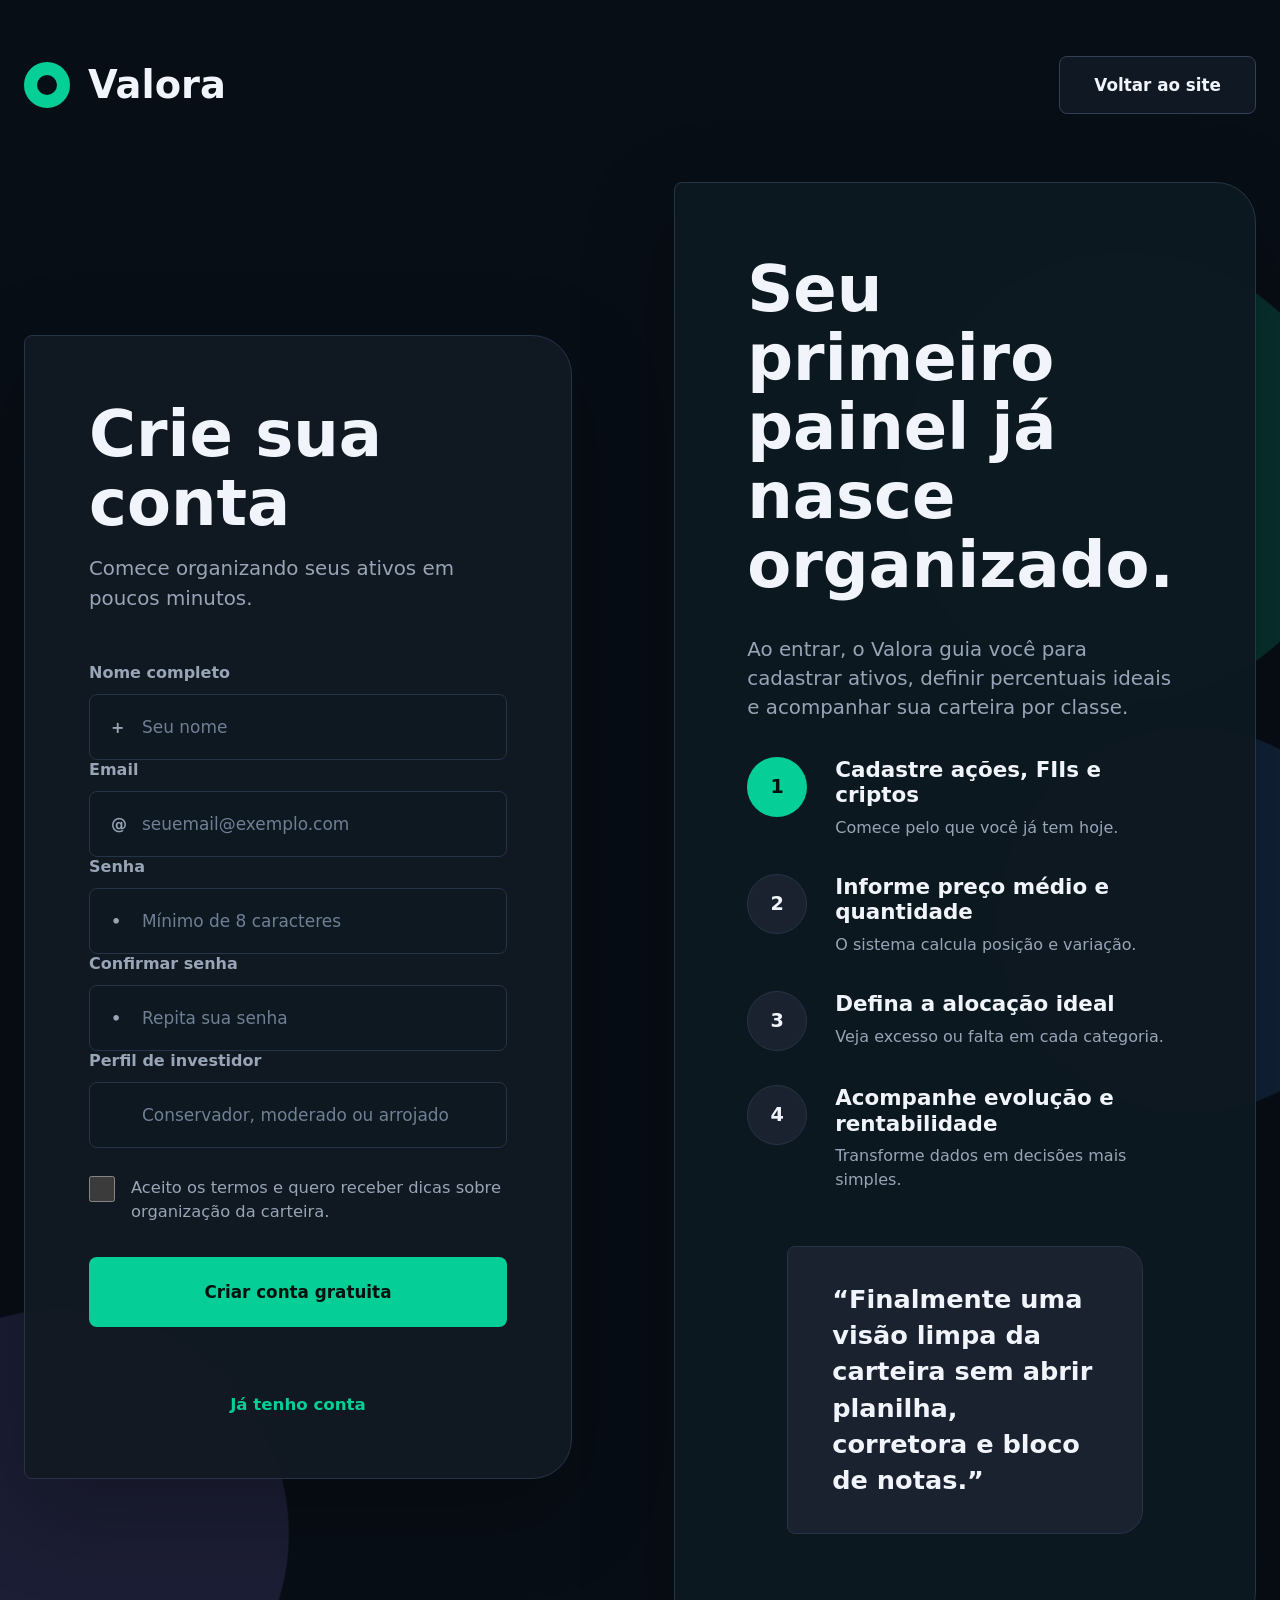
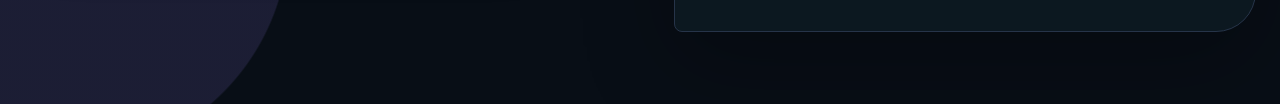
==== src/main/resources/static/cadastro.html @ 55afc445 "feat: login e cadastro com autenticação" ====
<!doctype html>
<html lang="pt-BR">
  <head>
    <meta charset="utf-8">
    <meta name="viewport" content="width=device-width, initial-scale=1">
    <title>Valora | Criar conta</title>
    <link rel="stylesheet" href="auth.css">
  </head>
  <body>
    <div class="auth-shell">
      <header class="auth-header">
        <a class="logo" href="/" aria-label="Valora">
          <span class="logo-mark" aria-hidden="true"></span>
          <span>Valora</span>
        </a>
        <a class="button" href="/">Voltar ao site</a>
      </header>

      <main class="auth-layout">
        <section class="auth-card" aria-labelledby="register-title">
          <h1 id="register-title">Crie sua conta</h1>
          <p>Comece organizando seus ativos em poucos minutos.</p>

          <form class="form-stack" data-auth-form="register">
            <label class="field">
              <span class="auth-label">Nome completo</span>
              <span class="input-wrap">
                <span class="input-icon" aria-hidden="true">+</span>
                <input type="text" name="name" autocomplete="name" placeholder="Seu nome" required>
              </span>
            </label>

            <label class="field">
              <span class="auth-label">Email</span>
              <span class="input-wrap">
                <span class="input-icon" aria-hidden="true">@</span>
                <input type="email" name="email" autocomplete="email" placeholder="seuemail@exemplo.com" required>
              </span>
            </label>

            <label class="field">
              <span class="auth-label">Senha</span>
              <span class="input-wrap">
                <span class="input-icon" aria-hidden="true">&bull;</span>
                <input type="password" name="password" autocomplete="new-password" placeholder="M&iacute;nimo de 8 caracteres" minlength="8" required>
              </span>
            </label>

            <label class="field">
              <span class="auth-label">Confirmar senha</span>
              <span class="input-wrap">
                <span class="input-icon" aria-hidden="true">&bull;</span>
                <input type="password" name="passwordConfirmation" autocomplete="new-password" placeholder="Repita sua senha" minlength="8" required>
              </span>
            </label>

            <label class="field">
              <span class="auth-label">Perfil de investidor</span>
              <span class="input-wrap">
                <input type="text" name="investorProfile" placeholder="Conservador, moderado ou arrojado">
              </span>
            </label>

            <label class="checkbox-row">
              <input type="checkbox" name="acceptTips">
              <span>Aceito os termos e quero receber dicas sobre organiza&ccedil;&atilde;o da carteira.</span>
            </label>

            <button class="button button--primary" type="submit">Criar conta gratuita</button>
            <p class="form-status" data-form-status role="status" aria-live="polite"></p>
            <a class="register-link" href="/login.html">J&aacute; tenho conta</a>
          </form>
        </section>

        <section class="side-card register-side" aria-labelledby="register-side-title">
          <h2 id="register-side-title">Seu primeiro painel j&aacute; nasce organizado.</h2>
          <p>Ao entrar, o Valora guia voc&ecirc; para cadastrar ativos, definir percentuais ideais e acompanhar sua carteira por classe.</p>

          <div class="steps">
            <article class="step">
              <span class="step-number">1</span>
              <div>
                <h3>Cadastre a&ccedil;&otilde;es, FIIs e criptos</h3>
                <p>Comece pelo que voc&ecirc; j&aacute; tem hoje.</p>
              </div>
            </article>
            <article class="step">
              <span class="step-number">2</span>
              <div>
                <h3>Informe pre&ccedil;o m&eacute;dio e quantidade</h3>
                <p>O sistema calcula posi&ccedil;&atilde;o e varia&ccedil;&atilde;o.</p>
              </div>
            </article>
            <article class="step">
              <span class="step-number">3</span>
              <div>
                <h3>Defina a aloca&ccedil;&atilde;o ideal</h3>
                <p>Veja excesso ou falta em cada categoria.</p>
              </div>
            </article>
            <article class="step">
              <span class="step-number">4</span>
              <div>
                <h3>Acompanhe evolu&ccedil;&atilde;o e rentabilidade</h3>
                <p>Transforme dados em decis&otilde;es mais simples.</p>
              </div>
            </article>
          </div>

          <blockquote class="quote-box">
            &ldquo;Finalmente uma vis&atilde;o limpa da carteira sem abrir planilha, corretora e bloco de notas.&rdquo;
          </blockquote>
        </section>
      </main>
    </div>
    <script src="auth.js"></script>
  </body>
</html>
---- src/main/resources/static/auth.css ----
:root {
  color-scheme: dark;
  --page: #080e16;
  --surface: #111922;
  --surface-deep: #0e1821;
  --surface-strong: #1a2230;
  --border: #263449;
  --border-strong: #314057;
  --text: #f1f5fb;
  --text-soft: #cdd6e3;
  --muted: #98a5b7;
  --muted-deep: #6f7f94;
  --green: #05cf96;
  --green-soft: #62ddb2;
  --blue: #17263b;
  --yellow: #ffde70;
  --radius: 8px;
  --shadow: 0 30px 90px rgba(0, 0, 0, 0.28);
}

* {
  box-sizing: border-box;
}

html {
  min-width: 320px;
  background: var(--page);
}

body {
  min-height: 100vh;
  margin: 0;
  background:
    radial-gradient(circle at 88% 28%, rgba(5, 207, 150, 0.18) 0 14rem, transparent 14.1rem),
    radial-gradient(circle at 93% 54%, rgba(47, 94, 162, 0.23) 0 12rem, transparent 12.1rem),
    radial-gradient(circle at 5% 90%, rgba(63, 57, 106, 0.36) 0 14rem, transparent 14.1rem),
    var(--page);
  color: var(--text);
  font-family:
    Inter, ui-sans-serif, system-ui, -apple-system, BlinkMacSystemFont, "Segoe UI",
    sans-serif;
  letter-spacing: 0;
}

a {
  color: inherit;
  text-decoration: none;
}

button,
input {
  font: inherit;
}

.auth-shell {
  width: min(100% - 48px, 1720px);
  margin: 0 auto;
  padding: 56px 0 72px;
}

.auth-header {
  display: flex;
  align-items: center;
  justify-content: space-between;
  gap: 24px;
  margin-bottom: 68px;
}

.logo {
  display: inline-flex;
  align-items: center;
  gap: 18px;
  color: var(--text);
  font-size: clamp(2rem, 3vw, 2.45rem);
  font-weight: 850;
  line-height: 1;
}

.logo-mark {
  width: 46px;
  height: 46px;
  border: 13px solid var(--green);
  border-radius: 50%;
}

.button {
  display: inline-flex;
  align-items: center;
  justify-content: center;
  min-height: 58px;
  border: 1px solid var(--border-strong);
  border-radius: var(--radius);
  padding: 0 34px;
  color: var(--text);
  background: #101923;
  font-size: 1.05rem;
  font-weight: 850;
  white-space: nowrap;
}

.button--primary {
  width: 100%;
  min-height: 70px;
  border-color: transparent;
  background: var(--green);
  color: #04120f;
}

.auth-layout {
  display: grid;
  grid-template-columns: minmax(0, 0.97fr) minmax(520px, 1.03fr);
  gap: clamp(56px, 8vw, 132px);
  align-items: center;
}

.auth-card,
.side-card {
  border: 1px solid var(--border);
  border-radius: 8px 40px 40px 8px;
  box-shadow: var(--shadow);
}

.auth-card {
  background: rgba(18, 25, 35, 0.94);
  padding: clamp(42px, 5vw, 68px);
}

.auth-card--login {
  max-width: 660px;
  margin-left: auto;
}

.auth-card h1,
.side-card h2 {
  margin: 0;
  color: var(--text);
  font-size: clamp(3rem, 5vw, 4.5rem);
  font-weight: 900;
  line-height: 1.08;
}

.auth-card--login h1 {
  font-size: clamp(2.75rem, 4.4vw, 4rem);
}

.auth-card p,
.side-card p {
  margin: 16px 0 0;
  color: var(--muted);
  font-size: clamp(1.08rem, 1.55vw, 1.32rem);
  line-height: 1.48;
}

.login-preview {
  max-width: 780px;
  padding: clamp(54px, 6vw, 72px);
  background: rgba(13, 24, 33, 0.9);
}

.login-preview h2 {
  max-width: 620px;
}

.login-preview p {
  max-width: 560px;
}

.preview-metrics {
  display: grid;
  grid-template-columns: repeat(2, minmax(0, 1fr));
  gap: 32px;
  margin-top: 28px;
}

.preview-box,
.line-chart,
.quote-box {
  border: 1px solid var(--border);
  border-radius: 8px 24px 24px 8px;
  background: var(--surface-strong);
}

.preview-box {
  min-height: 148px;
  padding: 30px 34px;
}

.preview-box span,
.auth-label {
  display: block;
  color: var(--muted);
  font-size: 1rem;
  font-weight: 850;
}

.preview-box strong {
  display: block;
  margin-top: 24px;
  color: var(--text);
  font-size: 2.05rem;
  line-height: 1;
}

.preview-box small {
  display: block;
  margin-top: 10px;
  color: var(--green);
  font-size: 1rem;
  font-weight: 850;
}

.preview-box small.warning {
  color: var(--yellow);
}

.line-chart {
  height: 250px;
  margin-top: 58px;
  padding: 44px 54px;
}

.line-chart svg {
  display: block;
  width: 100%;
  height: 100%;
  overflow: visible;
}

.line-chart path,
.line-chart circle {
  vector-effect: non-scaling-stroke;
}

.form-stack {
  margin-top: 50px;
}

.auth-card--login .form-stack {
  margin-top: 42px;
}

.field {
  margin-bottom: 24px;
}

.auth-label {
  margin-bottom: 12px;
}

.input-wrap {
  position: relative;
}

.input-wrap input {
  width: 100%;
  height: 66px;
  border: 1px solid var(--border);
  border-radius: var(--radius);
  outline: none;
  padding: 0 22px 0 52px;
  color: var(--text);
  background: #0e1821;
  font-size: 1.06rem;
}

.form-status {
  min-height: 24px;
  margin: 18px 0 0;
  color: #ff7fa5;
  font-size: 0.98rem;
  font-weight: 800;
}

.form-status[data-tone="info"] {
  color: var(--green);
}

.input-wrap input::placeholder {
  color: var(--muted-deep);
  opacity: 1;
}

.input-wrap input:focus {
  border-color: var(--green);
  box-shadow: 0 0 0 3px rgba(5, 207, 150, 0.16);
}

.input-icon {
  position: absolute;
  top: 50%;
  left: 22px;
  transform: translateY(-50%);
  color: var(--muted);
  font-weight: 900;
}

.oauth-button {
  width: 100%;
  min-height: 66px;
  border: 1px solid var(--border);
  border-radius: var(--radius);
  color: var(--text-soft);
  background: #0e1821;
  font-weight: 850;
  cursor: pointer;
}

.divider {
  position: relative;
  display: grid;
  place-items: center;
  margin: 36px 0;
  color: var(--muted);
  font-weight: 850;
}

.divider::before {
  position: absolute;
  right: 0;
  left: 0;
  height: 1px;
  background: var(--border);
  content: "";
}

.divider span {
  position: relative;
  z-index: 1;
  border-radius: 999px;
  background: #080e16;
  padding: 8px 30px;
}

.form-row {
  display: flex;
  align-items: center;
  justify-content: flex-end;
  margin-top: 4px;
}

.text-link {
  color: var(--green);
  font-weight: 850;
}

.submit-area {
  margin-top: 32px;
}

.switch-copy {
  display: flex;
  flex-wrap: wrap;
  justify-content: center;
  gap: 0 4px;
  margin-top: 34px;
  color: var(--muted);
  font-size: 1.02rem;
  font-weight: 800;
  text-align: center;
}

.checkbox-row {
  display: grid;
  grid-template-columns: 26px 1fr;
  gap: 16px;
  align-items: start;
  margin: 28px 0 34px;
  color: var(--muted);
  font-size: 1.02rem;
  line-height: 1.45;
}

.checkbox-row input {
  width: 26px;
  height: 26px;
  margin: 0;
  accent-color: var(--green);
}

.auth-card button:disabled {
  cursor: wait;
  opacity: 0.72;
}

.register-link {
  display: block;
  margin-top: 28px;
  color: var(--green);
  font-size: 1.04rem;
  font-weight: 850;
  text-align: center;
}

.register-side {
  align-self: stretch;
  background: rgba(13, 24, 33, 0.96);
  padding: clamp(50px, 6vw, 72px);
}

.register-side h2 {
  max-width: 700px;
}

.register-side > p {
  max-width: 640px;
  margin-top: 34px;
}

.steps {
  display: grid;
  gap: 34px;
  margin-top: 34px;
}

.step {
  display: grid;
  grid-template-columns: 60px 1fr;
  gap: 28px;
  align-items: start;
}

.step-number {
  display: grid;
  place-items: center;
  width: 60px;
  height: 60px;
  border: 1px solid var(--border);
  border-radius: 50%;
  background: var(--surface-strong);
  color: var(--text);
  font-size: 1.2rem;
  font-weight: 900;
}

.step:first-child .step-number {
  border-color: transparent;
  background: var(--green);
  color: #04120f;
}

.step h3 {
  margin: 0;
  color: var(--text);
  font-size: 1.34rem;
  line-height: 1.2;
}

.step p {
  margin-top: 8px;
  font-size: 1rem;
}

.quote-box {
  margin-top: 54px;
  padding: 34px 44px;
  color: var(--text);
  font-size: clamp(1.28rem, 2vw, 1.65rem);
  font-weight: 850;
  line-height: 1.42;
}

@media (max-width: 1260px) {
  .auth-layout {
    grid-template-columns: 1fr;
  }

  .auth-card--login,
  .login-preview,
  .register-side {
    max-width: none;
    margin: 0;
  }
}

@media (max-width: 760px) {
  body {
    background: var(--page);
  }

  .auth-shell {
    width: min(100% - 28px, 1720px);
    padding: 24px 0 44px;
  }

  .auth-header {
    align-items: stretch;
    flex-direction: column;
    margin-bottom: 34px;
  }

  .logo {
    font-size: 2rem;
  }

  .logo-mark {
    width: 38px;
    height: 38px;
    border-width: 10px;
  }

  .button {
    width: 100%;
    min-height: 54px;
  }

  .auth-layout {
    gap: 24px;
  }

  .auth-card {
    order: 1;
  }

  .side-card {
    order: 2;
  }

  .auth-card,
  .side-card {
    border-radius: 16px;
  }

  .auth-card,
  .login-preview,
  .register-side {
    padding: 28px;
  }

  .auth-card h1,
  .side-card h2 {
    font-size: clamp(2.45rem, 12vw, 3.35rem);
  }

  .preview-metrics {
    grid-template-columns: 1fr;
    gap: 16px;
  }

  .line-chart {
    height: 190px;
    margin-top: 26px;
    padding: 28px;
  }

  .form-stack {
    margin-top: 34px;
  }

  .input-wrap input {
    height: 60px;
    font-size: 1rem;
  }

  .step {
    grid-template-columns: 46px 1fr;
    gap: 18px;
  }

  .step-number {
    width: 46px;
    height: 46px;
  }

  .quote-box {
    margin-top: 34px;
    padding: 26px;
  }
}
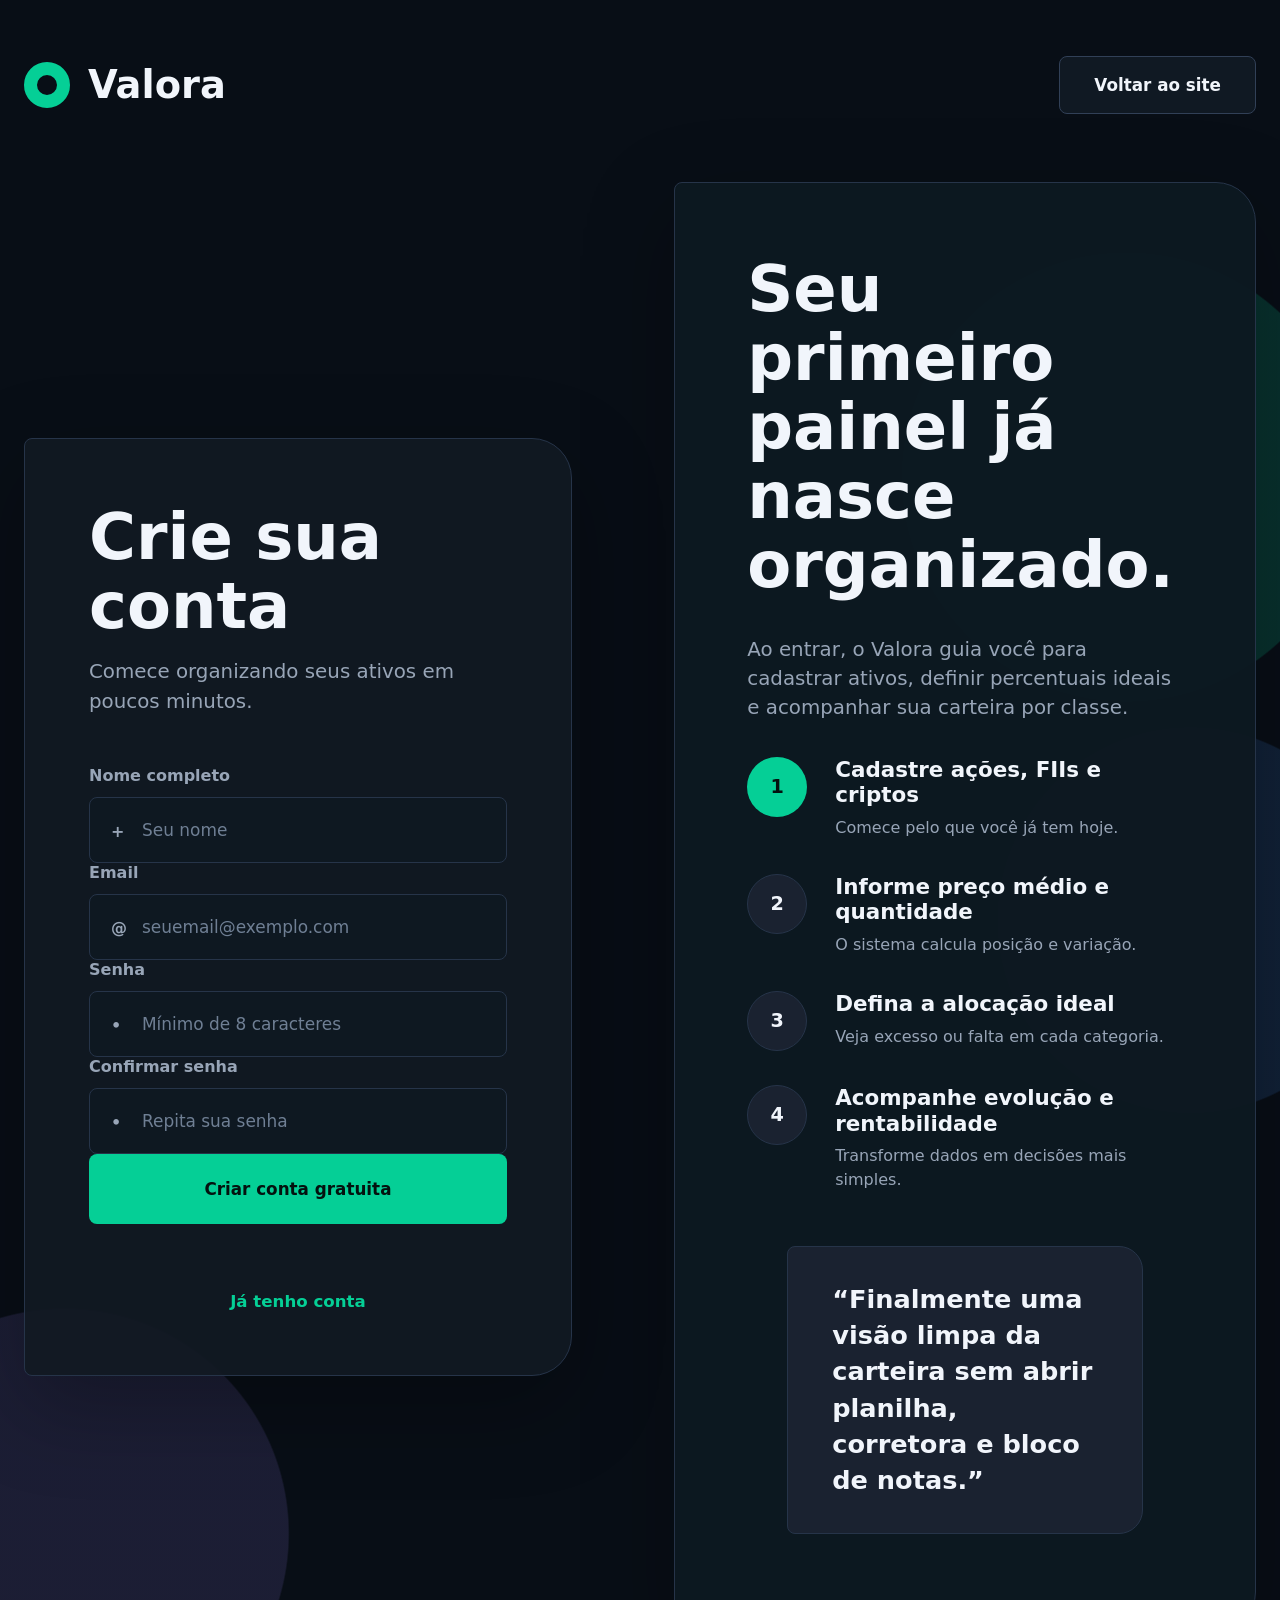
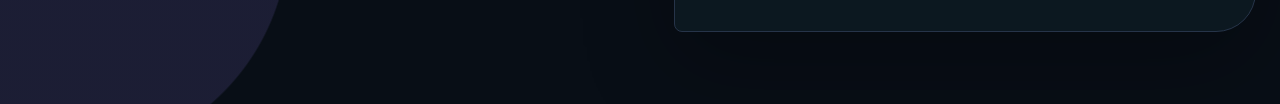
==== commit c3260118: "feat: finalizar integração das telas, metas de alocação e ajustes do MVP" ====
--- a/src/main/resources/static/cadastro.html
+++ b/src/main/resources/static/cadastro.html
@@ -54,18 +54,6 @@
               </span>
             </label>
 
-            <label class="field">
-              <span class="auth-label">Perfil de investidor</span>
-              <span class="input-wrap">
-                <input type="text" name="investorProfile" placeholder="Conservador, moderado ou arrojado">
-              </span>
-            </label>
-
-            <label class="checkbox-row">
-              <input type="checkbox" name="acceptTips">
-              <span>Aceito os termos e quero receber dicas sobre organiza&ccedil;&atilde;o da carteira.</span>
-            </label>
-
             <button class="button button--primary" type="submit">Criar conta gratuita</button>
             <p class="form-status" data-form-status role="status" aria-live="polite"></p>
             <a class="register-link" href="/login.html">J&aacute; tenho conta</a>
--- a/src/main/resources/static/auth.css
+++ b/src/main/resources/static/auth.css
@@ -113,6 +113,12 @@
   align-items: center;
 }
 
+.preview-disclaimer {
+  margin: 16px 0 10px;
+  color: var(--text-soft);
+  font-size: 0.875rem;
+}
+
 .auth-card,
 .side-card {
   border: 1px solid var(--border);
